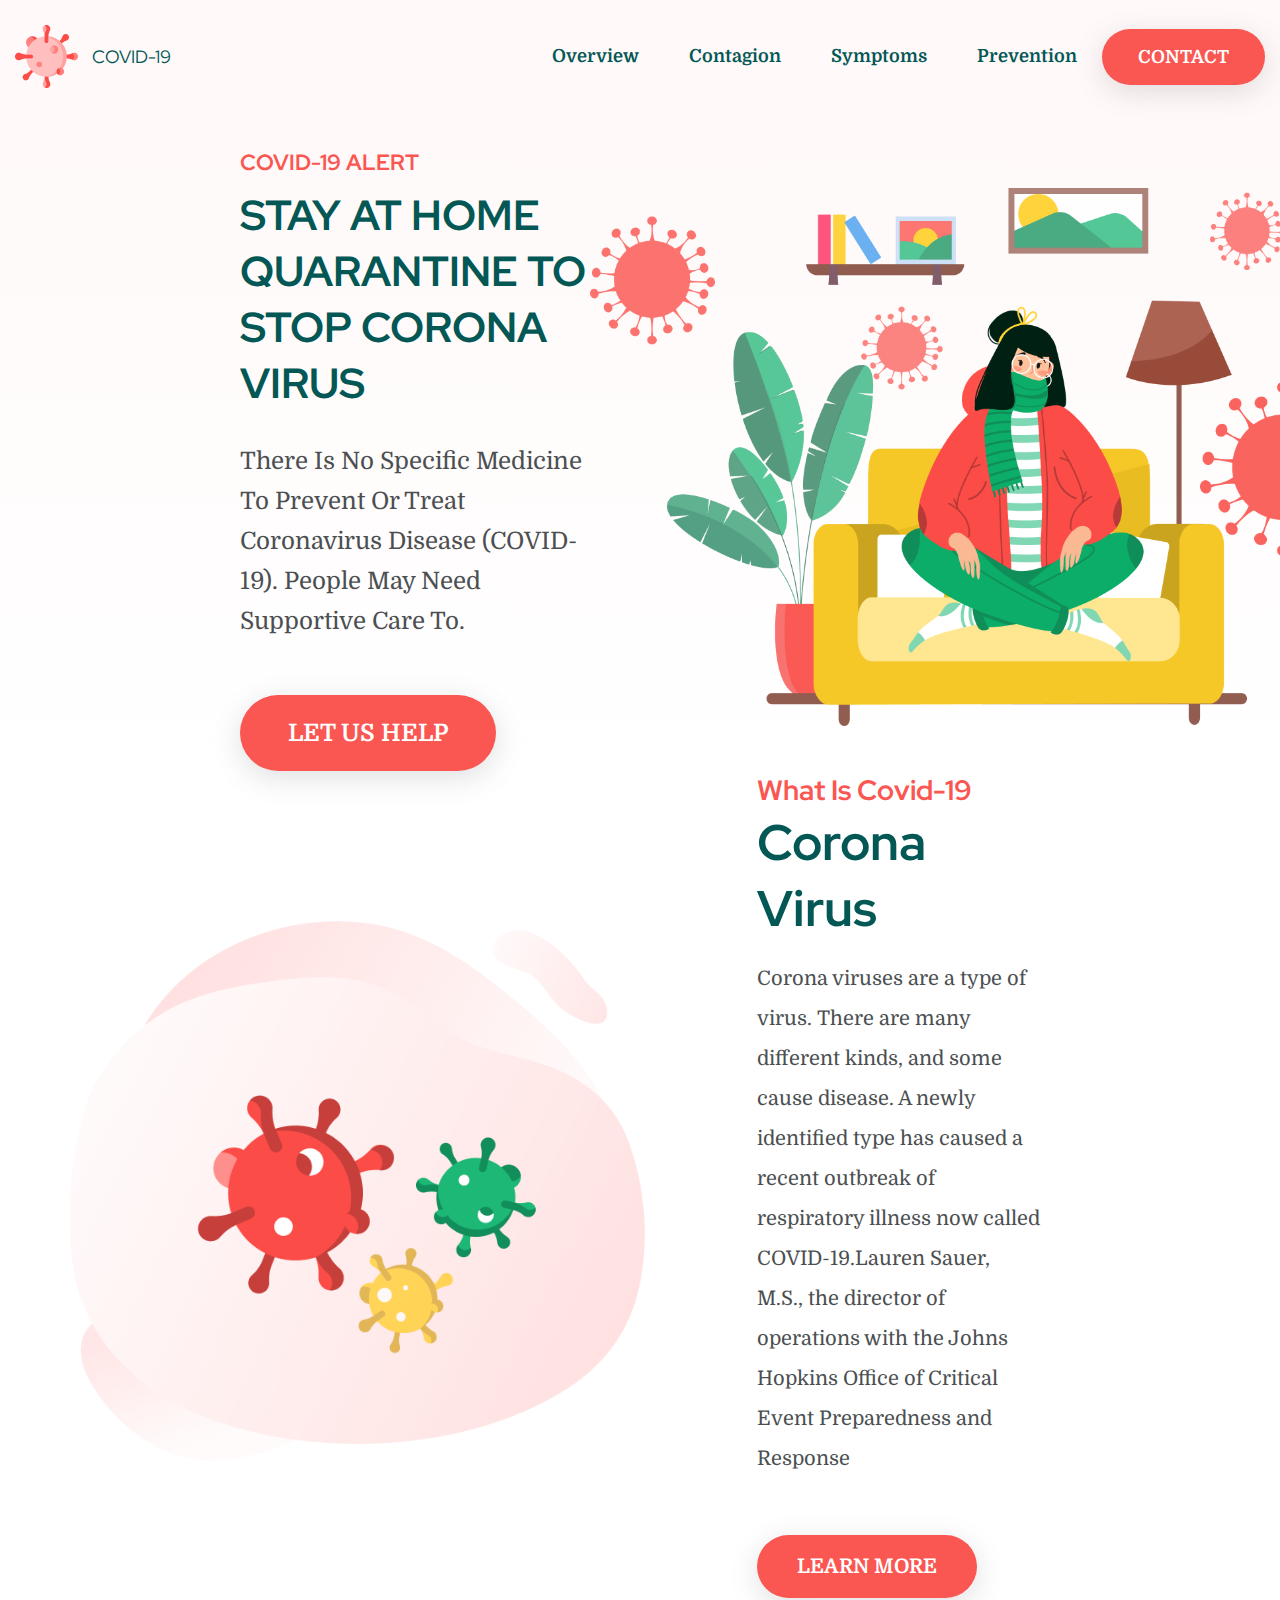
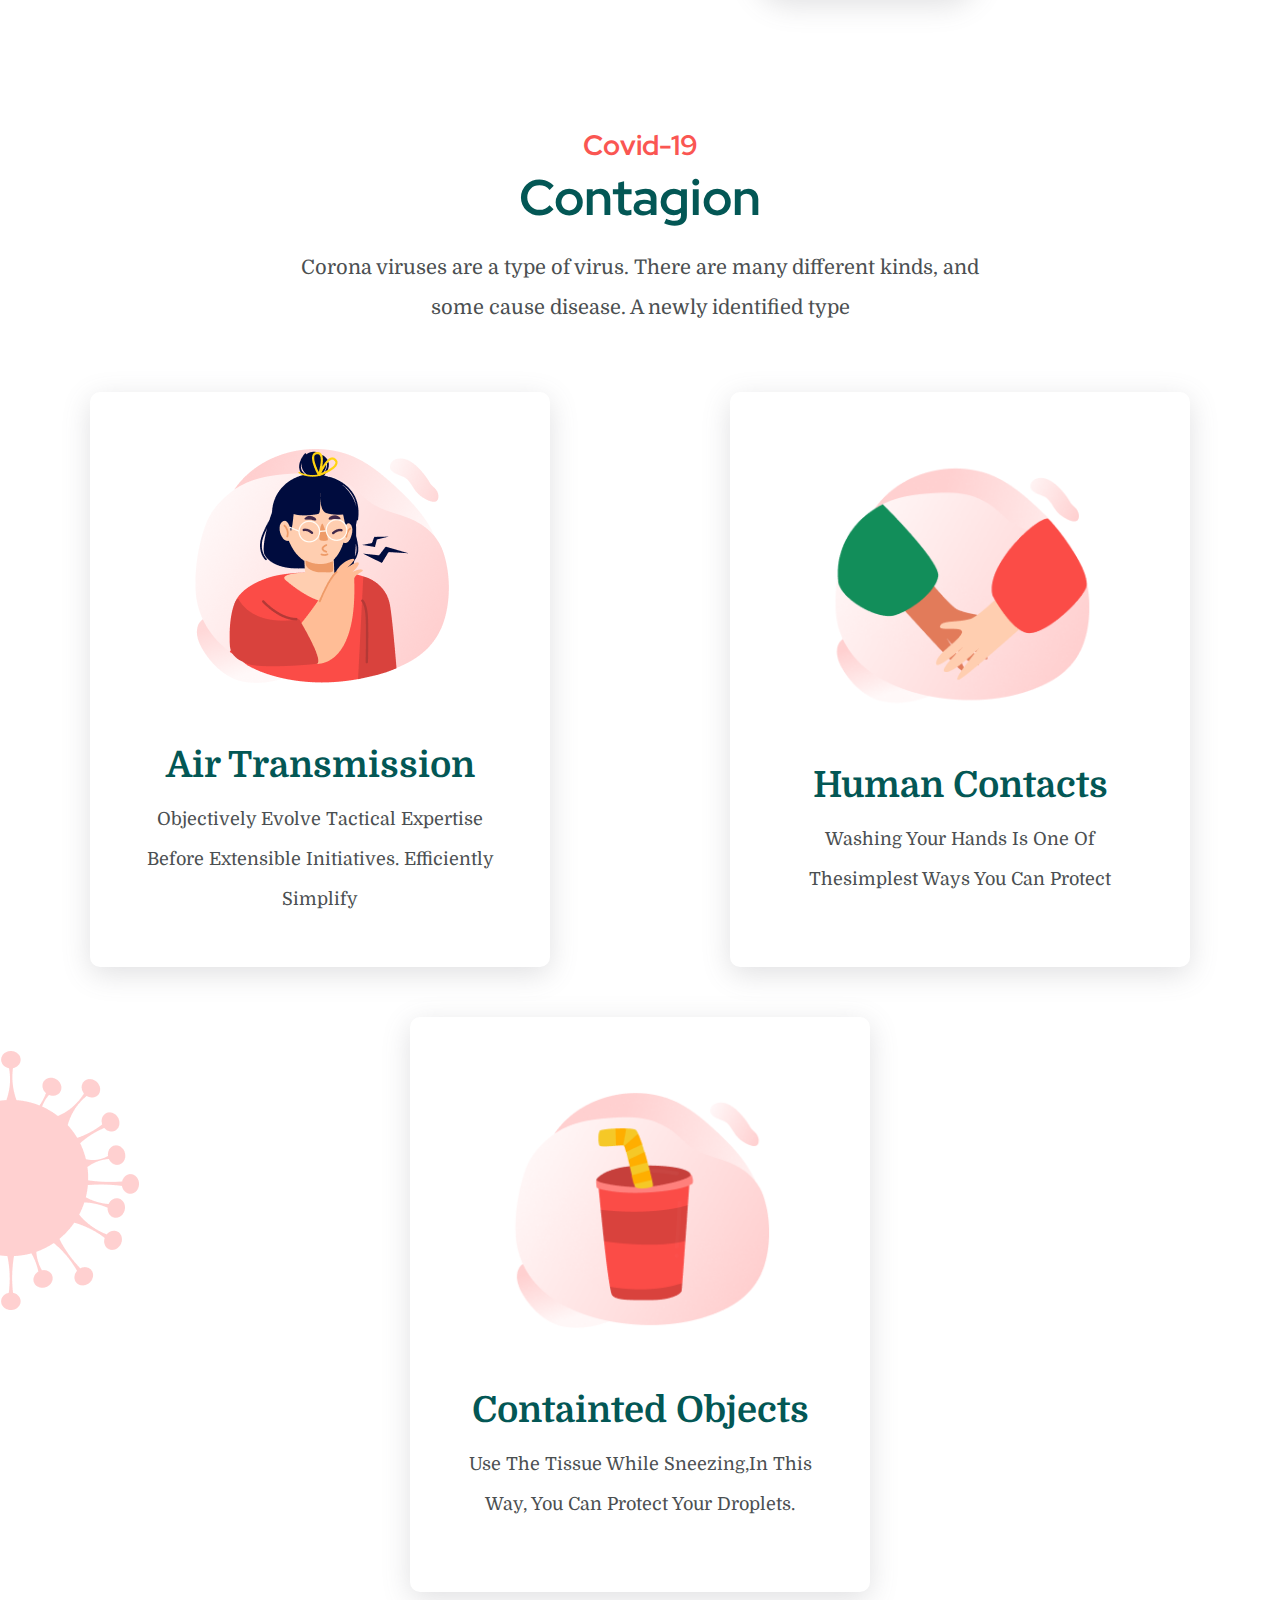
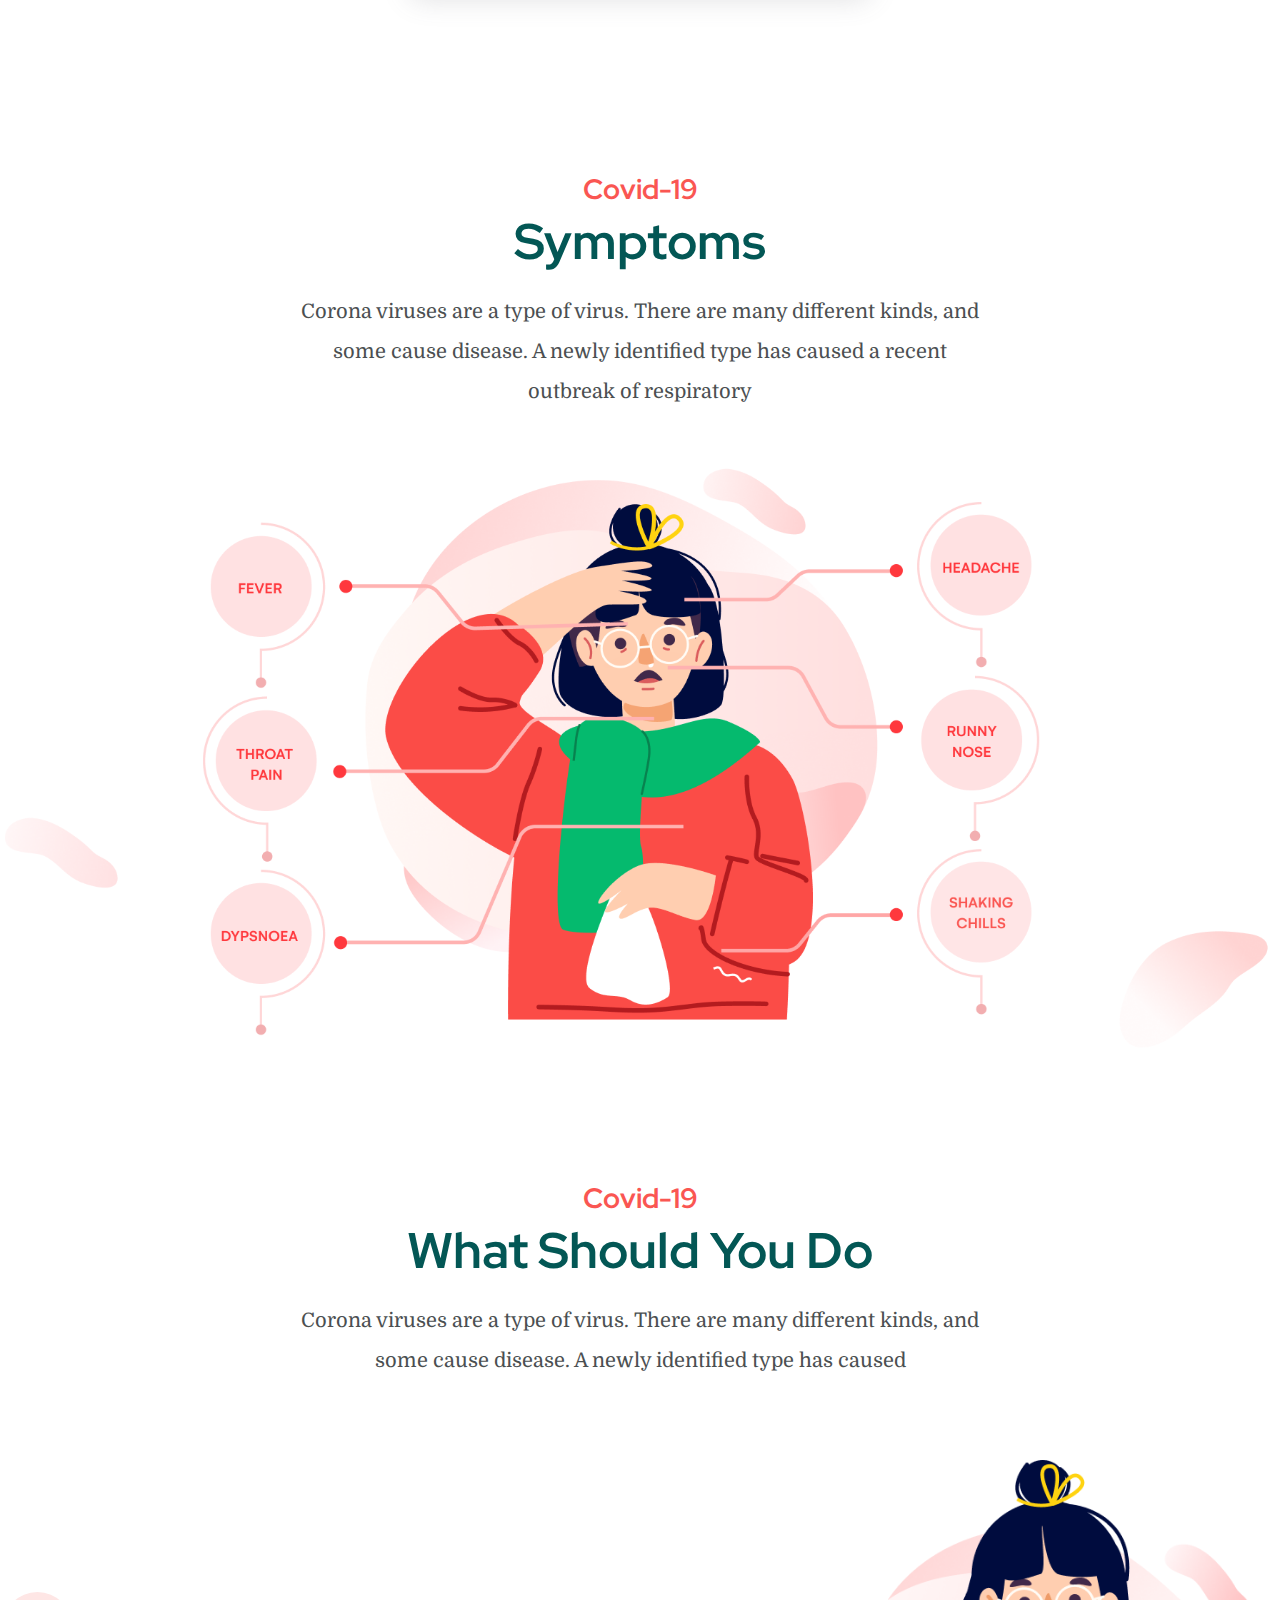
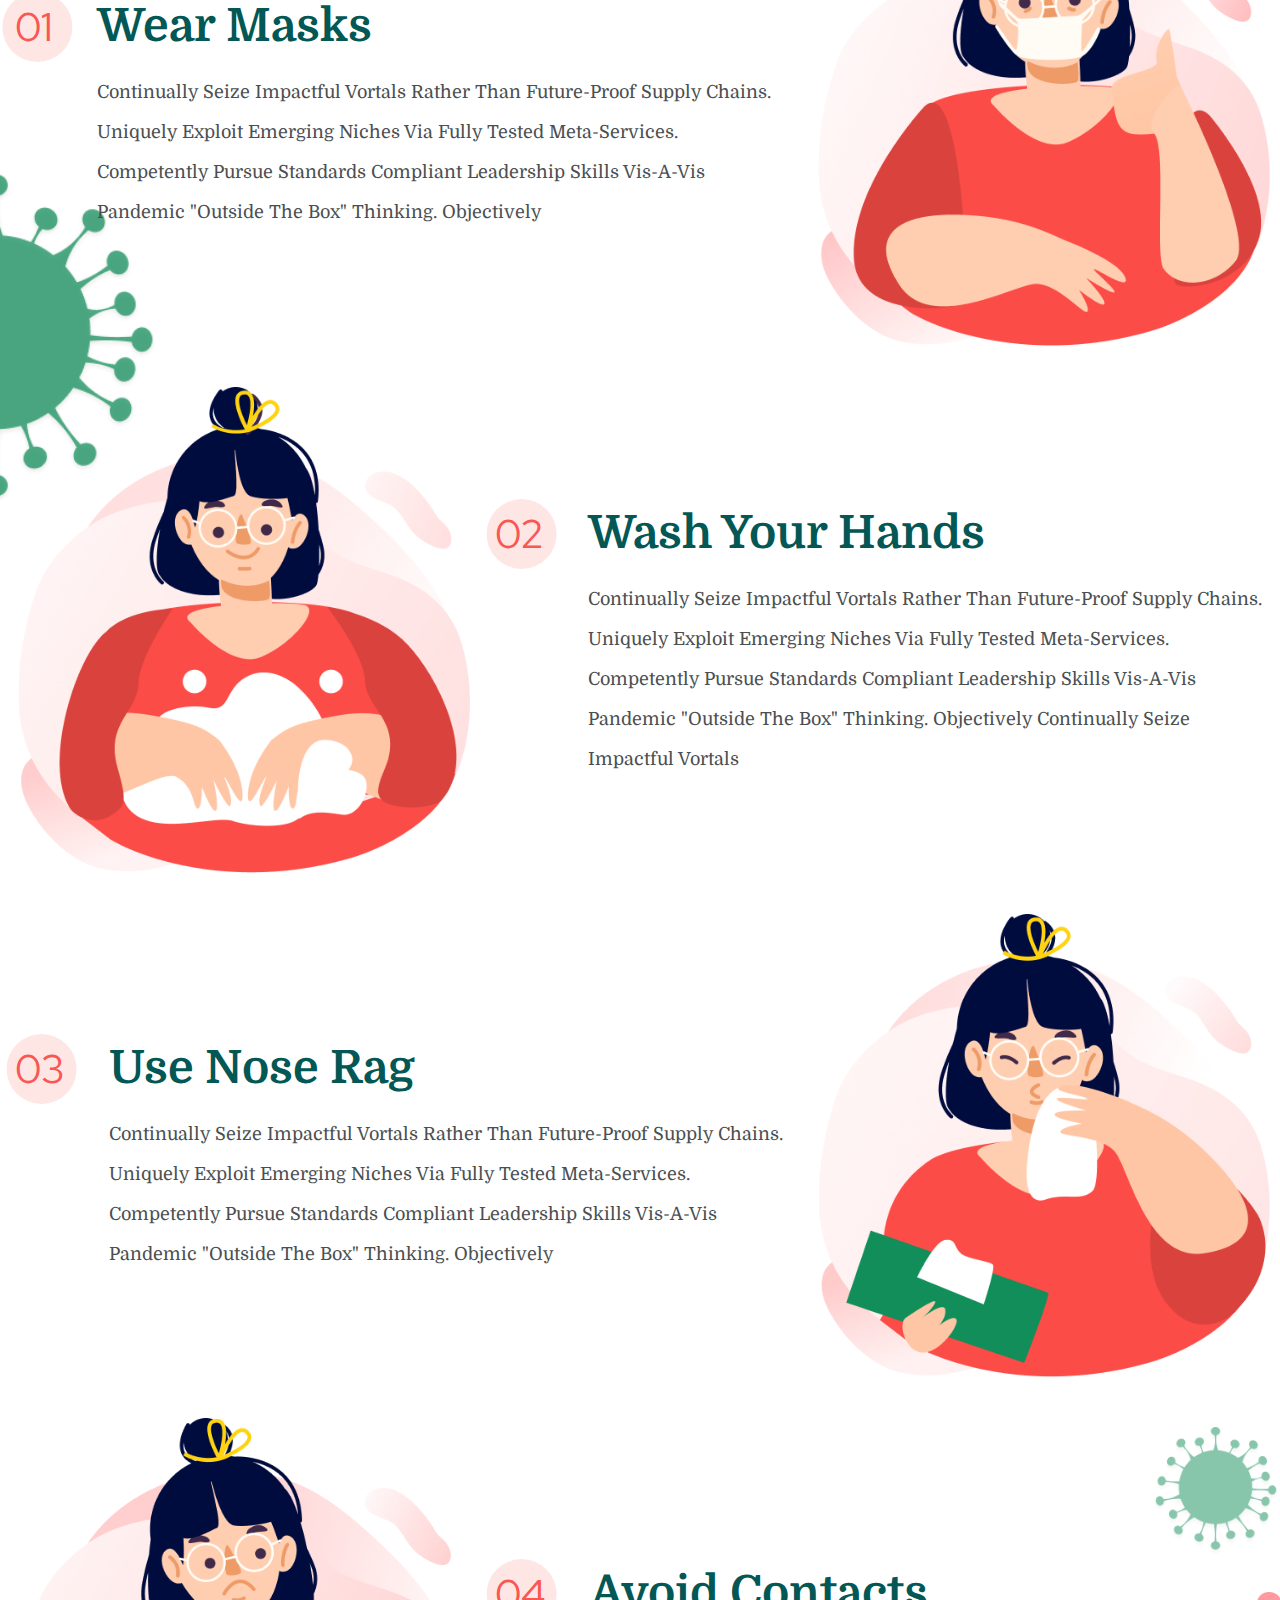
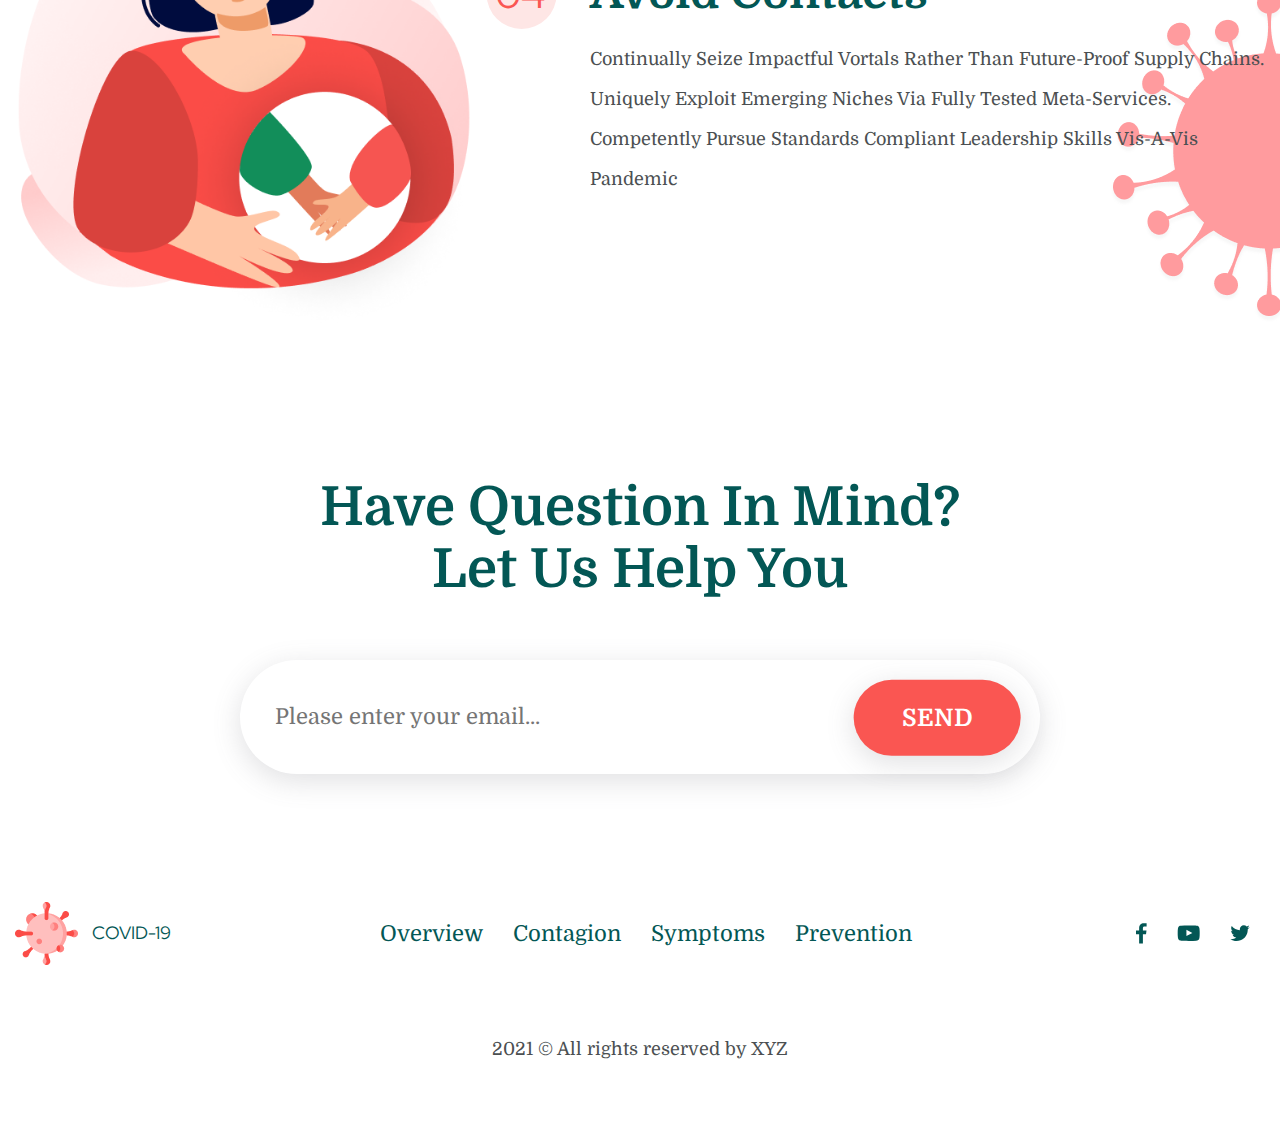
==== Landing Page/index.html @ 96bcf99b "created covid-19 landing page" ====
<html lang="en">
  <head>
    <meta charset="UTF-8" />
    <meta http-equiv="X-UA-Compatible" content="IE=edge" />
    <meta name="viewport" content="width=device-width, initial-scale=1.0" />
    <!-- Font -->
    <link rel="preconnect" href="https://fonts.googleapis.com" />
    <link rel="preconnect" href="https://fonts.gstatic.com" crossorigin />
    <link
      href="https://fonts.googleapis.com/css2?family=Domine:wght@400;700&family=Red+Hat+Display:wght@700&display=swap"
      rel="stylesheet"
    />
    <!-- Main Style -->
    <link rel="stylesheet" href="./css/main.css" />
    <title>Covid Landing Page</title>
  </head>
  <body>
    <!-- Overlay -->
    <section id="overlay"></section>
    <!-- Header -->
    <header class="container">
      <div class="wrapper">
        <nav class="navbar">
          <!-- logo -->
          <div class="navbar__logo">
            <img src="./img/logo.png" alt="logo" />
            <p>covid-19</p>
          </div>
          <!-- links -->
          <ul class="navbar__links">
            <li class="navbar__link"><a href="#banner">overview</a></li>
            <li class="navbar__link"><a href="#contagion">contagion</a></li>
            <li class="navbar__link"><a href="#symptoms">symptoms</a></li>
            <li class="navbar__link"><a href="#todo">prevention</a></li>
            <a href="#contact"><button class="navbar__btn">contact</button></a>
          </ul>
          <!-- icon -->
          <div class="navbar__ham">
            <div class="navbar__icon"></div>
          </div>
        </nav>
      </div>
    </header>
    <!-- Banner -->
    <section id="banner">
      <div class="container">
        <div class="banner__img">
          <img
            src="./img/banner.png"
            alt="girl sitting on couch illustration"
          />
        </div>
        <div class="banner__desc">
          <h4 class="banner__tag">covid-19 alert</h4>
          <h1 class="banner__title">
            stay at home quarantine to stop corona virus
          </h1>
          <p class="banner__detail">
            There is no specific medicine to prevent or treat coronavirus
            disease (COVID-19). People may need supportive care to.
          </p>
          <div class="banner__btn">
            <a href="#contact"><button>let us help</button></a>
          </div>
        </div>
      </div>
    </section>
    <!-- What Is -->
    <section id="whatis">
      <div class="container">
        <div class="whatis__img">
          <img src="./img/whatis-img.png" alt="virus illustration" />
        </div>
        <div class="whatis__desc">
          <h4 class="section__tag">what is covid-19</h4>
          <h3 class="section__title">corona virus</h3>
          <p class="section__detail">
            Corona viruses are a type of virus. There are many different kinds,
            and some cause disease. A newly identified type has caused a recent
            outbreak of respiratory illness now called COVID-19.Lauren Sauer,
            M.S., the director of operations with the Johns Hopkins Office of
            Critical Event Preparedness and Response
          </p>
          <div class="whatis__btn">
            <a href="#symptoms"><button>learn more</button></a>
          </div>
        </div>
      </div>
    </section>
    <!-- Contagion -->
    <section id="contagion" class="pt">
      <div class="container">
        <div class="wrapper">
          <div class="section__heading">
            <h4 class="section__tag">covid-19</h4>
            <h3 class="section__title">contagion</h3>
            <p class="section__detail">
              Corona viruses are a type of virus. There are many different
              kinds, and some cause disease. A newly identified type
            </p>
          </div>
          <div class="contagion__cards">
            <!-- card 1 -->
            <div class="contagion__card">
              <img src="./img/cont-1.png" alt="girl coughing illustration" />
              <h2>air transmission</h2>
              <p>
                Objectively evolve tactical expertise before extensible
                initiatives. Efficiently simplify
              </p>
            </div>
            <!-- card 2 -->
            <div class="contagion__card">
              <img src="./img/cont-2.png" alt="holding hands illustration" />
              <h2>human contacts</h2>
              <p>
                Washing your hands is one of thesimplest ways you can protect
              </p>
            </div>
            <!-- card 3 -->
            <div class="contagion__card">
              <img src="./img/cont-3.png" alt="cup illustration" />
              <h2>containted objects</h2>
              <p>
                Use the tissue while sneezing,In this way, you can protect your
                droplets.
              </p>
            </div>
          </div>
        </div>
      </div>
    </section>
    <!-- Symptoms -->
    <section id="symptoms" class="pt">
      <div class="container">
        <div class="wrapper">
          <div class="section__heading">
            <h4 class="section__tag">covid-19</h4>
            <h3 class="section__title">symptoms</h3>
            <p class="section__detail">
              Corona viruses are a type of virus. There are many different
              kinds, and some cause disease. A newly identified type has caused
              a recent outbreak of respiratory
            </p>
          </div>
          <div class="symptoms__img">
            <img src="./img/symp-img.png" alt="female character illustration" />
          </div>
        </div>
      </div>
    </section>
    <!-- Todo -->
    <section id="todo" class="pt">
      <div class="container">
        <div class="todo__dec-1">
          <img src="./img/todo-dec-l.png" alt="virus illustration" />
        </div>
        <div class="todo__dec-2">
          <img src="./img/todo-dec-rs.png" alt="virus illustration" />
        </div>
        <div class="todo__dec-3">
          <img src="./img/todo-dec-rb.png" alt="virus illustration" />
        </div>
        <div class="wrapper">
          <div class="section__heading">
            <h4 class="section__tag">covid-19</h4>
            <h3 class="section__title">what should you do</h3>
            <p class="section__detail">
              Corona viruses are a type of virus. There are many different
              kinds, and some cause disease. A newly identified type has caused
            </p>
          </div>
          <div class="todo__steps">
            <!-- step 1 -->
            <div class="todo__step">
              <div class="todo__step-desc center">
                <span
                  >01
                  <div class="ml">
                    <h5>wear masks</h5>
                    <p>
                      Continually seize impactful vortals rather than
                      future-proof supply chains. Uniquely exploit emerging
                      niches via fully tested meta-services. Competently pursue
                      standards compliant leadership skills vis-a-vis pandemic
                      "outside the box" thinking. Objectively
                    </p>
                  </div>
                </span>
              </div>
              <div class="todo__step-img">
                <img
                  src="./img/todo-img-1.png"
                  alt="female character illustration"
                />
              </div>
            </div>
            <!-- step 2 -->
            <div class="todo__step">
              <div class="todo__step-desc">
                <span
                  >02
                  <div class="ml">
                    <h5>wash your hands</h5>
                    <p>
                      Continually seize impactful vortals rather than
                      future-proof supply chains. Uniquely exploit emerging
                      niches via fully tested meta-services. Competently pursue
                      standards compliant leadership skills vis-a-vis pandemic
                      "outside the box" thinking. Objectively Continually seize
                      impactful vortals
                    </p>
                  </div>
                </span>
              </div>
              <div class="todo__step-img">
                <img
                  src="./img/todo-img-2.png"
                  alt="female character illustration"
                />
              </div>
            </div>
            <!-- step 3 -->
            <div class="todo__step">
              <div class="todo__step-desc">
                <span
                  >03
                  <div class="ml">
                    <h5>use nose rag</h5>
                    <p>
                      Continually seize impactful vortals rather than
                      future-proof supply chains. Uniquely exploit emerging
                      niches via fully tested meta-services. Competently pursue
                      standards compliant leadership skills vis-a-vis pandemic
                      "outside the box" thinking. Objectively
                    </p>
                  </div></span
                >
              </div>
              <div class="todo__step-img">
                <img
                  src="./img/todo-img-3.png"
                  alt="female character illustration"
                />
              </div>
            </div>
            <!-- step 4 -->
            <div class="todo__step">
              <div class="todo__step-desc">
                <span
                  >04
                  <div class="ml">
                    <h5>avoid contacts</h5>
                    <p>
                      Continually seize impactful vortals rather than
                      future-proof supply chains. Uniquely exploit emerging
                      niches via fully tested meta-services. Competently pursue
                      standards compliant leadership skills vis-a-vis pandemic
                    </p>
                  </div></span
                >
              </div>
              <div class="todo__step-img">
                <img
                  src="./img/todo-img-4.png"
                  alt="female character illustration"
                />
              </div>
            </div>
          </div>
        </div>
      </div>
    </section>
    <!-- Contact -->
    <section id="contact" class="pt">
      <div class="container">
        <div class="wrapper">
          <div class="contact__title">
            <h1>Have Question in mind? Let us help you</h1>
          </div>
          <form class="contact__form">
            <input type="text" placeholder="Please enter your email..." />
            <button>send</button>
          </form>
        </div>
      </div>
    </section>
    <!-- Footer -->
    <footer class="pt">
      <div class="container">
        <div class="wrapper">
          <div class="footer__top">
            <!-- logo -->
            <div class="navbar__logo">
              <img src="./img/logo.png" alt="logo" />
              <p>covid-19</p>
            </div>
            <!-- links -->
            <ul class="footer__links">
              <li class="footer__link"><a href="#banner">overview</a></li>
              <li class="footer__link"><a href="#contagion">contagion</a></li>
              <li class="footer__link"><a href="#symptoms">symptoms</a></li>
              <li class="footer__link"><a href="#todo">prevention</a></li>
            </ul>
            <!-- socials -->
            <div class="footer__socials">
              <!-- fb -->
              <a href="#">
                <svg
                  width="11"
                  height="21"
                  viewBox="0 0 11 21"
                  xmlns="http://www.w3.org/2000/svg"
                >
                  <g fill="currentColor">
                    <path
                      d="M10.6162 0.290178V3.53125H8.68876C7.98489 3.53125 7.51018 3.67857 7.26465 3.97321C7.01911 4.26786 6.89634 4.70982 6.89634 5.29911V7.61942H10.4934L10.0146 11.2533H6.89634V20.5714H3.13965V11.2533H0.00906814V7.61942H3.13965V4.94308C3.13965 3.42076 3.56524 2.24219 4.41643 1.40737C5.26762 0.564359 6.40118 0.142856 7.8171 0.142856C9.02023 0.142856 9.95326 0.191963 10.6162 0.290178Z"
                    />
                  </g>
                </svg>
              </a>
              <!-- yt -->
              <a href="#">
                <svg
                  width="23"
                  height="16"
                  viewBox="0 0 23 16"
                  xmlns="http://www.w3.org/2000/svg"
                >
                  <g fill="currentColor">
                    <path
                      d="M9.42386 10.9911L15.3658 7.92187L9.42386 4.81585V10.9911ZM11.6951 0.408482C13.0701 0.408482 14.396 0.428943 15.6727 0.469865C16.9577 0.502603 17.8989 0.539434 18.4964 0.580357L19.3926 0.629464C19.4008 0.629464 19.4704 0.637648 19.6013 0.654017C19.7323 0.662202 19.8264 0.674479 19.8837 0.690847C19.941 0.699032 20.0351 0.715401 20.1661 0.739954C20.3052 0.764508 20.4239 0.797246 20.5221 0.838169C20.6203 0.879092 20.7349 0.932291 20.8658 0.997767C20.9968 1.06324 21.1236 1.14509 21.2464 1.2433C21.3692 1.33333 21.4879 1.43973 21.6024 1.5625C21.6515 1.61161 21.7129 1.68936 21.7866 1.79576C21.8684 1.89397 21.9871 2.13132 22.1426 2.50781C22.3063 2.8843 22.4168 3.29762 22.4741 3.74777C22.5396 4.27158 22.5887 4.83222 22.6214 5.42969C22.6623 6.01897 22.6869 6.4814 22.6951 6.81696V7.30804V8.97768C22.7033 10.1644 22.6296 11.3512 22.4741 12.5379C22.4168 12.9881 22.3145 13.3973 22.1672 13.7656C22.0198 14.1257 21.8889 14.3754 21.7743 14.5145L21.6024 14.7232C21.4879 14.846 21.3692 14.9565 21.2464 15.0547C21.1236 15.1447 20.9968 15.2225 20.8658 15.2879C20.7349 15.3452 20.6203 15.3943 20.5221 15.4353C20.4239 15.4762 20.3052 15.5089 20.1661 15.5335C20.0351 15.558 19.9369 15.5785 19.8714 15.5949C19.8141 15.6031 19.72 15.6153 19.589 15.6317C19.4663 15.6399 19.4008 15.644 19.3926 15.644C17.3383 15.7995 14.7724 15.8772 11.6951 15.8772C10.0009 15.8609 8.52766 15.8363 7.27543 15.8036C6.03138 15.7626 5.21293 15.7299 4.82007 15.7054L4.21851 15.6562L3.77654 15.6071C3.4819 15.5662 3.25682 15.5253 3.10132 15.4844C2.954 15.4435 2.74529 15.3575 2.4752 15.2266C2.2133 15.0956 1.98413 14.9278 1.7877 14.7232C1.7386 14.6741 1.67312 14.6004 1.59127 14.5022C1.51761 14.3958 1.39894 14.1544 1.23525 13.7779C1.07974 13.4014 0.973342 12.9881 0.916051 12.5379C0.850574 12.0141 0.797375 11.4576 0.756452 10.8683C0.723714 10.2708 0.703253 9.80432 0.695068 9.46875V8.97768V7.30804C0.686884 6.12128 0.760545 4.93452 0.916051 3.74777C0.973342 3.29762 1.07565 2.89248 1.22297 2.53237C1.37029 2.16406 1.50124 1.91034 1.61583 1.7712L1.7877 1.5625C1.90229 1.43973 2.02096 1.33333 2.14373 1.2433C2.2665 1.14509 2.39336 1.06324 2.52431 0.997767C2.65526 0.932291 2.76985 0.879092 2.86806 0.838169C2.96627 0.797246 3.08086 0.764508 3.21181 0.739954C3.35095 0.715401 3.44916 0.699032 3.50645 0.690847C3.56374 0.674479 3.65787 0.662202 3.78882 0.654017C3.91977 0.637648 3.98934 0.629464 3.99752 0.629464C6.05184 0.482143 8.61769 0.408482 11.6951 0.408482Z"
                    />
                  </g>
                </svg>
              </a>
              <!-- twitter -->
              <a href="#">
                <svg
                  width="20"
                  height="16"
                  viewBox="0 0 20 16"
                  xmlns="http://www.w3.org/2000/svg"
                >
                  <g fill="currentColor">
                    <path
                      d="M19.7348 2.15178C19.1865 2.95387 18.5235 3.63728 17.746 4.20201C17.7542 4.31659 17.7583 4.48847 17.7583 4.71763C17.7583 5.78162 17.6028 6.84561 17.2917 7.9096C16.9807 8.9654 16.506 9.98028 15.8676 10.9542C15.2374 11.9282 14.4845 12.7917 13.6087 13.5446C12.733 14.2894 11.6772 14.8869 10.4413 15.3371C9.20544 15.779 7.88364 16 6.4759 16C4.25789 16 2.22813 15.4066 0.386614 14.2199C0.673073 14.2526 0.992269 14.269 1.3442 14.269C3.18572 14.269 4.82672 13.7042 6.26719 12.5748C5.40782 12.5584 4.63847 12.2965 3.95916 11.7891C3.27984 11.2734 2.81333 10.6187 2.55961 9.82478C2.82969 9.8657 3.07932 9.88616 3.30849 9.88616C3.66042 9.88616 4.00827 9.84115 4.35202 9.75112C3.43535 9.56287 2.67419 9.10863 2.06853 8.38839C1.47106 7.65997 1.17233 6.81696 1.17233 5.85937V5.81027C1.72888 6.12128 2.32635 6.28906 2.96474 6.31362C2.42456 5.9535 1.99487 5.48289 1.67568 4.90178C1.35648 4.32068 1.19688 3.69048 1.19688 3.01116C1.19688 2.29092 1.37694 1.62388 1.73706 1.01004C2.72739 2.22954 3.93051 3.20759 5.34644 3.9442C6.77054 4.67262 8.29286 5.07775 9.9134 5.1596C9.84792 4.84859 9.81519 4.54576 9.81519 4.25112C9.81519 3.15439 10.1999 2.22135 10.9692 1.45201C11.7467 0.674479 12.6839 0.285714 13.7806 0.285714C14.9264 0.285714 15.8922 0.703125 16.6779 1.53795C17.57 1.36607 18.4089 1.04687 19.1947 0.580357C18.8918 1.52158 18.3107 2.25 17.4513 2.76562C18.2125 2.68378 18.9737 2.47917 19.7348 2.15178Z"
                    />
                  </g>
                </svg>
              </a>
            </div>
          </div>
          <div class="footer__bottom">
            <p>2021 &copy; All rights reserved by XYZ</p>
          </div>
        </div>
      </div>
    </footer>
    <script src="./js/main.js"></script>
  </body>
</html>
---- Landing Page/css/main.css ----
/* Global ========== */

*,
*:before,
*:after {
  margin: 0;
  padding: 0;
  box-sizing: border-box;
}

html {
  scroll-behavior: smooth;
}

img {
  max-width: 100%;
  width: 100%;
}

.container {
  max-width: 1920px;
  width: 100%;
  margin: 0 auto;
}

.wrapper {
  max-width: 1440px;
  width: 100%;
  margin: 0 auto;
}

button {
  font-family: "Domine", serif;
  font-weight: bold;
  text-transform: uppercase;
  color: #fff;
  background-color: var(--orange);
  padding: 1em 2em;
  border: none;
  border-radius: 100px;
  cursor: pointer;
  box-shadow: var(--shadow);
  transition: var(--smooth);
}

button:hover {
  color: var(--light-pink);
  background-color: var(--sky-blue);
}

p {
  line-height: 40px;
}

.pt {
  padding-top: 10%;
}

.section__heading {
  text-align: center;
  padding: 0 15px;
}

.section__tag {
  font-size: 1.75rem;
  font-family: "Red Hat Display", serif;
  text-transform: capitalize;
  color: var(--orange);
}

.section__title {
  font-size: 3.125rem;
  font-family: "Red Hat Display", serif;
  text-transform: capitalize;
  color: var(--green);
  margin-bottom: 18px;
}

.section__detail {
  font-size: 1.25rem;
  font-family: "Domine";
  color: var(--gray);
  max-width: 700px;
  margin: 0 auto;
}
:root {
  --orange: #fa5652;
  --green: #035755;
  --gray: #4b4f51;
  --pink: #fee6e5;
  --light-pink: #fff9f9;
  --sky-blue: #1e87f7;
  --black: #000
  --smooth: all 0.3s ease-in;
  --shadow: 0 7px 29px 0 rgba(100, 100, 111, 0.2);
}

/* Header ========== */
header {
  background-color: var(--light-pink);
}

.navbar {
  display: flex;
  justify-content: space-between;
  align-items: center;
  padding: 25px 15px 55px 15px;
  background-color: var(--light-pink);
}

/* logo */
.navbar__logo {
  display: flex;
  align-items: center;
}

.navbar__logo img {
  width: 63px;
}

.navbar__logo p {
  font-family: "Red Hat Display", serif;
  font-size: 1.125rem;
  text-transform: uppercase;
  color: var(--green);
  margin-left: 14px;
}

/* menu */
.navbar__links {
  position: fixed;
  top: 0;
  left: 0;
  width: 60%;
  height: 100%;
  transform: translateX(-100%);
  background-color: var(--orange);
  opacity: 0;
  z-index: 5;
  transition: var(--smooth);
}

.navbar__links.navbar__open {
  transform: translateX(0);
  opacity: 1;
  transition: var(--smooth);
}

.navbar__link {
  font-size: 1.125rem;
  font-weight: 700;
  margin: 55px;
  list-style: none;
}

.navbar__link a {
  font-family: "Domine", serif;
  color: #fff;
  text-decoration: none;
  text-transform: capitalize;
  transition: var(--smooth);
}

.navbar__link a:hover {
  color: var(--green);
  transition: var(--smooth);
}

.navbar__btn {
  font-size: 1.125rem;
  margin-left: 35px;
  border: 2px solid var(--pink);
}

/* icon */
.navbar__ham {
  display: flex;
  justify-content: center;
  align-items: center;
  width: 80px;
  height: 80px;
  cursor: pointer;
  transition: var(--smooth);
  z-index: 6;
}

.navbar__icon {
  width: 45px;
  height: 6px;
  background-color: var(--orange);
  border-radius: 6px;
  transition: var(--smooth);
  position: relative;
}

.navbar__icon::before,
.navbar__icon::after {
  content: "";
  position: absolute;
  width: 45px;
  height: 6px;
  background-color: var(--orange);
  border-radius: 6px;
  transition: var(--smooth);
}

.navbar__icon::before {
  transform: translateY(-12px);
}

.navbar__icon::after {
  transform: translateY(12px);
}

/* icon animation */
.open .navbar__icon {
  transform: translateX(-50px);
  background: transparent;
}

.open .navbar__icon::before {
  transform: rotate(45deg) translate(35px, -35px);
}

.open .navbar__icon::after {
  transform: rotate(-45deg) translate(35px, 35px);
}

@media (min-width: 62em) {
  .navbar__links {
    position: initial;
    transform: translateX(0);
    opacity: 1;
    background-color: var(--light-pink);
    display: flex;
    justify-content: flex-end;
    align-items: center;
  }
  .navbar__link {
    margin: 0 25px;
  }
  .navbar__link a {
    color: var(--green);
  }
  .navbar__link a:hover {
    color: var(--orange);
  }
  .navbar__btn {
    margin-left: 0;
    border: none;
  }
  .navbar__ham {
    display: none;
  }
}

/* Banner ========== */
#banner .container {
  background-image: linear-gradient(to bottom, var(--light-pink), #fff);
}

.banner__desc {
  display: flex;
  flex-direction: column;
  text-align: center;
  padding: 0 10px;
}

.banner__tag {
  font-size: 1.375rem;
  font-weight: bold;
  font-family: "Red Hat Display", serif;
  color: var(--orange);
  text-transform: uppercase;
  padding: 5px 0;
}

.banner__title {
  font-size: 2.625rem;
  font-weight: bold;
  font-family: "Red Hat Display", serif;
  color: var(--green);
  text-transform: uppercase;
  padding: 5px 0;
}

.banner__detail {
  font-size: 1.5rem;
  font-family: "Domine";
  color: var(--gray);
  text-transform: capitalize;
  margin-top: 25px;
}

.banner__btn {
  margin-top: 54px;
}

.banner__btn button {
  font-size: 1.5rem;
}

@media (min-width: 62em) {
  #banner .container {
    display: flex;
    justify-content: space-between;
    align-items: center;
  }
  .banner__img {
    order: 2;
  }
  .banner__desc {
    order: 1;
    text-align: initial;
    width: 60%;
    padding: 0 0 0 240px;
  }
  .banner__detail {
    max-width: 800px;
    width: 100%;
  }
}

/* What is ========== */
#whatis .container {
  position: relative;
}

.whatis__desc {
  text-align: center;
  padding: 0 15px;
}
/* Global ========== */

*,
*:before,
*:after {
  margin: 0;
  padding: 0;
  box-sizing: border-box;
}

html {
  scroll-behavior: smooth;
}

img {
  max-width: 100%;
  width: 100%;
}

.container {
  max-width: 1920px;
  width: 100%;
  margin: 0 auto;
}

.wrapper {
  max-width: 1440px;
  width: 100%;
  margin: 0 auto;
}

button {
  font-family: "Domine", serif;
  font-weight: bold;
  text-transform: uppercase;
  color: #fff;
  background-color: var(--orange);
  padding: 1em 2em;
  border: none;
  border-radius: 100px;
  cursor: pointer;
  box-shadow: var(--shadow);
  transition: var(--smooth);
}

button:hov er {
  color: var(--orange);
  background-color: var(--light-pink);
}

p {
  line-height: 40px;
}

.section__tag {
  font-size: 1.75rem;
  font-family: "Red Hat Display", serif;
  text-transform: capitalize;
  color: var(--orange);
}

.section__title {
  font-size: 3.125rem;
  font-family: "Red Hat Display", serif;
  text-transform: capitalize;
  color: var(--green);
  margin-bottom: 18px;
}

.section__detail {
  font-size: 1.25rem;
  font-family: "Domine";
  color: var(--gray);
  max-width: 700px;
  margin: 0 auto;
}
:root {
  --orange: #fa5652;
  --green: #035755;
  --gray: #4b4f51;
  --pink: #fee6e5;
  --light-pink: #fff9f9;
  --smooth: all 0.3s ease-in;
  --shadow: 0 7px 29px 0 rgba(100, 100, 111, 0.2);
}

/* Header ========== */
header {
  background-color: var(--light-pink);
}

.navbar {
  display: flex;
  justify-content: space-between;
  align-items: center;
  padding: 25px 15px 55px 15px;
  background-color: var(--light-pink);
}

/* logo */
.navbar__logo {
  display: flex;
  align-items: center;
}

.navbar__logo img {
  width: 63px;
}

.navbar__logo p {
  font-family: "Red Hat Display", serif;
  font-size: 1.125rem;
  text-transform: uppercase;
  color: var(--green);
  margin-left: 14px;
}

/* menu */
.navbar__links {
  position: fixed;
  top: 0;
  left: 0;
  width: 60%;
  height: 100%;
  transform: translateX(-100%);
  background-color: var(--orange);
  opacity: 0;
  z-index: 5;
  transition: var(--smooth);
}

.navbar__links.navbar__open {
  transform: translateX(0);
  opacity: 1;
  transition: var(--smooth);
}

.navbar__link {
  font-size: 1.125rem;
  margin: 55px;
  list-style: none;
}

.navbar__link a {
  font-family: "Domine", serif;
  color: #fff;
  text-decoration: none;
  text-transform: capitalize;
  transition: var(--smooth);
}

.navbar__link a:hover {
  color: var(--green);
  transition: var(--smooth);
}

.navbar__btn {
  font-size: 1.125rem;
  margin-left: 35px;
  border: 2px solid var(--pink);
}

/* icon */
.navbar__ham {
  display: flex;
  justify-content: center;
  align-items: center;
  width: 80px;
  height: 80px;
  cursor: pointer;
  transition: var(--smooth);
  z-index: 6;
}

.navbar__icon {
  width: 45px;
  height: 6px;
  background-color: var(--orange);
  border-radius: 6px;
  transition: var(--smooth);
  position: relative;
}

.navbar__icon::before,
.navbar__icon::after {
  content: "";
  position: absolute;
  width: 45px;
  height: 6px;
  background-color: var(--orange);
  border-radius: 6px;
  transition: var(--smooth);
}

.navbar__icon::before {
  transform: translateY(-12px);
}

.navbar__icon::after {
  transform: translateY(12px);
}

/* icon animation */
.open .navbar__icon {
  transform: translateX(-50px);
  background: transparent;
}

.open .navbar__icon::before {
  transform: rotate(45deg) translate(35px, -35px);
}

.open .navbar__icon::after {
  transform: rotate(-45deg) translate(35px, 35px);
}

@media (min-width: 62em) {
  .navbar__links {
    position: initial;
    transform: translateX(0);
    opacity: 1;
    background-color: var(--light-pink);
    display: flex;
    justify-content: flex-end;
    align-items: center;
  }
  .navbar__link {
    margin: 0 25px;
  }
  .navbar__link a {
    color: var(--green);
  }
  .navbar__link a:hover {
    color: var(--orange);
  }
  .navbar__btn {
    margin-left: 0;
    border: none;
  }
  .navbar__ham {
    display: none;
  }
}

/* Banner ========== */
#banner .container {
  background-image: linear-gradient(to bottom, var(--light-pink), #fff);
}

.banner__desc {
  display: flex;
  flex-direction: column;
  text-align: center;
  padding: 0 10px;
}

.banner__tag {
  font-size: 1.375rem;
  font-weight: bold;
  font-family: "Red Hat Display", serif;
  color: var(--orange);
  text-transform: uppercase;
  padding: 5px 0;
}

.banner__title {
  font-size: 2.625rem;
  font-weight: bold;
  font-family: "Red Hat Display", serif;
  color: var(--green);
  text-transform: uppercase;
  padding: 5px 0;
}

.banner__detail {
  font-size: 1.5rem;
  font-family: "Domine";
  color: var(--gray);
  text-transform: capitalize;
  margin-top: 25px;
}

.banner__btn {
  margin-top: 54px;
}

.banner__btn button {
  font-size: 1.5rem;
}

@media (min-width: 62em) {
  #banner .container {
    display: flex;
    justify-content: space-between;
    align-items: center;
  }
  .banner__img {
    order: 2;
  }
  .banner__desc {
    order: 1;
    text-align: initial;
    width: 60%;
    padding: 0 0 0 240px;
  }
  .banner__detail {
    max-width: 800px;
    width: 100%;
  }
}

/* What is ========== */
#whatis .container {
  position: relative;
}

.whatis__desc {
  text-align: center;
  padding: 0 15px;
}

.whatis__btn {
  margin-top: 56px;
}

.whatis__btn button {
  font-size: 1.25rem;
}

@media (min-width: 62rem) {
  #whatis .container {
    display: flex;
    justify-content: space-between;
    align-items: center;
  }
  .whatis__desc {
    text-align: initial;
    padding: 0 240px 0 0;
    width: 45%;
  }
}

/* Contagion ========== */
.contagion__cards {
  padding-top: 5%;
  position: relative;
}

.contagion__card {
  position: relative;
  max-width: 460px;
  width: 90%;
  height: 575px;
  margin: 0 auto 50px auto;
  display: flex;
  flex-direction: column;
  justify-content: center;
  align-items: center;
  box-shadow: var(--shadow);
  border-radius: 10px;
  cursor: pointer;
  background: #fff;
  padding: 0 15px;
  transition: var(--smooth);
}

.contagion__card:before {
  content: "";
  position: absolute;
  bottom: 0;
  left: 50%;
  transform: translate(-50%, 0);
  width: 100%;
  height: 10px;
  background: transparent;
  border-end-start-radius: 10px;
  border-end-end-radius: 10px;
  transition: var(--smooth);
}

.contagion__card:hover:before {
  background: var(--orange);
  transition: var(--smooth);
}

.contagion__card img {
  max-width: 270px;
}

.contagion__card h2 {
  padding-top: 55px;
  font-size: 2.25rem;
  font-family: "Domine", serif;
  color: var(--green);
  text-transform: capitalize;
  text-align: center;
}

.contagion__card p {
  font-family: "Domine", serif;
  font-size: 1.125rem;
  color: var(--gray);
  text-align: center;
  text-transform: capitalize;
  max-width: 380px;
  margin: 0 auto;
  padding-top: 13px;
}

@media (min-width: 62rem) {
  .contagion__cards {
    display: flex;
    justify-content: space-between;
    flex-wrap: wrap;
  }
  .contagion__cards:before {
    content: "";
    position: absolute;
    bottom: -55%;
    left: -9%;
    width: 100%;
    height: 100%;
    background-image: url("../img/cont-dec.png");
    background-repeat: no-repeat;
  }
}

/* Todo ========== */
#todo .container {
  position: relative;
}

.todo__dec-1 {
  position: absolute;
  top: 25%;
  left: 0;
}

.todo__dec-1 img {
  width: 138px;
  display: none;
}

.todo__dec-2 {
  position: absolute;
  top: 78%;
  right: 0;
}

.todo__dec-2 img {
  width: 128px;
  display: none;
}

.todo__dec-3 {
  position: absolute;
  top: 85%;
  right: 0;
}

.todo__dec-1 img {
  width: 158px;
  display: none;
}

.todo__steps {
  padding-top: 5%;
}

.todo__step {
  display: flex;
  flex-direction: column;
}

.todo__step-desc {
  text-align: center;
  padding: 0 15px;
  order: 2;
  position: relative;
}

.todo__step-desc span {
  position: relative;
  font-family: "Red Hat Display", serif;
  font-size: 2.5rem;
  color: var(--orange);
}

.todo__step-desc span:before {
  content: "";
  background-color: var(--pink);
  position: absolute;
  width: 70px;
  height: 70px;
  z-index: -1;
  border-radius: 50%;
  transform: translate(-12%, -10%);
}

.todo__step-desc h5 {
  padding-top: 15px;
  font-size: 2.875rem;
  font-family: "Domine", serif;
  color: var(--green);
  text-transform: capitalize;
}

.todo__step-desc p {
  font-size: 1.125rem;
  font-family: "Domine", serif;
  color: var(--gray);
  text-transform: capitalize;
  padding-top: 20px;
}

.todo__step-img {
  order: 1;
  padding: 15px 0;
  text-align: center;
}

.todo__step-img img {
  max-width: 565px;
}

@media (min-width: 62rem) {
  .todo__step {
    flex-direction: row;
    justify-content: space-between;
    align-items: center;
  }
  .todo__step-desc {
    display: flex;
    font-display: row;
    align-items: center;
    text-align: initial;
    max-width: 800px;
    width: 100%;
    order: 1;
  }
  .todo__step-img {
    order: 2;
  }
  .todo__step-desc span {
    display: flex;
    align-items: baseline;
  }
  .ml {
    margin-left: 44px;
  }
  .todo__step:nth-child(even) .todo__step-desc {
    order: 2;
  }
  .todo__step:nth-child(even) .todo__step-img {
    order: 1;
  }
  .todo__step-desc span:before {
    transform: translate(-12%, 10%);
  }
  .center span:before {
    transform: translate(-18%, 10%);
  }
  .todo__dec-1 img {
    display: initial;
  }
  .todo__dec-2 img {
    display: initial;
  }
  .todo__dec-3 img {
    display: initial;
  }
}

/* Contact ========== */
.contact__title h1 {
  font-family: "Domine", serif;
  font-size: 2.75rem;
  color: var(--green);
  text-align: center;
  text-transform: capitalize;
  max-width: 720px;
  width: 100%;
  margin: 0 auto;
}

.contact__form {
  position: relative;
  display: flex;
  flex-direction: column;
  justify-content: center;
  align-items: center;
}

.contact__form input {
  font-family: "Domine", serif;
  font-size: 1.375rem;
  margin-top: 60px;
  max-width: 800px;
  width: 90%;
  height: 114px;
  padding: 15px 15px 15px 35px;
  border-radius: 200px;
  box-shadow: var(--shadow);
  border: none;
}

.contact__form input:focus {
  outline: none;
}

.contact__form button {
  font-size: 1.5rem;
  margin-top: 60px;
}

@media (min-width: 62rem) {
  .contact__title h1 {
    font-size: 3.375rem;
  }
  .contact__form {
    max-width: 800px;
    width: 100%;
    margin: 0 auto;
  }
  .contact__form input {
    width: 100%;
  }
  .contact__form button {
    position: absolute;
    top: 20%;
    right: 2%;
    transform: translate(-2%, -20%);
  }
}

/* Footer ========== */
.footer__top {
  display: flex;
  flex-direction: column;
  justify-content: center;
  align-items: center;
  padding: 0 15px;
}

.footer__link {
  list-style: none;
  text-align: center;
  padding: 15px 0;
}

.footer__link:first-child {
  margin-top: 20%;
}

.footer__link a {
  font-family: "Domine", serif;
  font-size: 1.375rem;
  text-decoration: none;
  text-transform: capitalize;
  color: var(--green);
  transition: var(--smooth);
}

.footer__link a:hover {
  color: var(--orange);
  transition: var(--smooth);
}

.footer__socials {
  display: flex;
  align-items: center;
  margin-top: 10%;
}

.footer__socials svg {
  cursor: pointer;
  margin: 0 15px;
  color: var(--green);
  transition: var(--smooth);
}

.footer__socials svg:hover {
  color: var(--orange);
  transition: var(--smooth);
}

.footer__bottom p {
  font-family: "Domine", serif;
  font-size: 1.125rem;
  width: 95%;
  margin: 5% auto;
  text-align: center;
  color: var(--gray);
}

@media (min-width: 62rem) {
  .footer__top {
    flex-direction: row;
    justify-content: space-between;
  }
  .footer__links {
    display: flex;
  }
  .footer__link {
    margin: 0 15px;
  }
  .footer__link:first-child {
    margin-top: 0;
  }
  .footer__socials {
    margin-top: 0;
  }
}
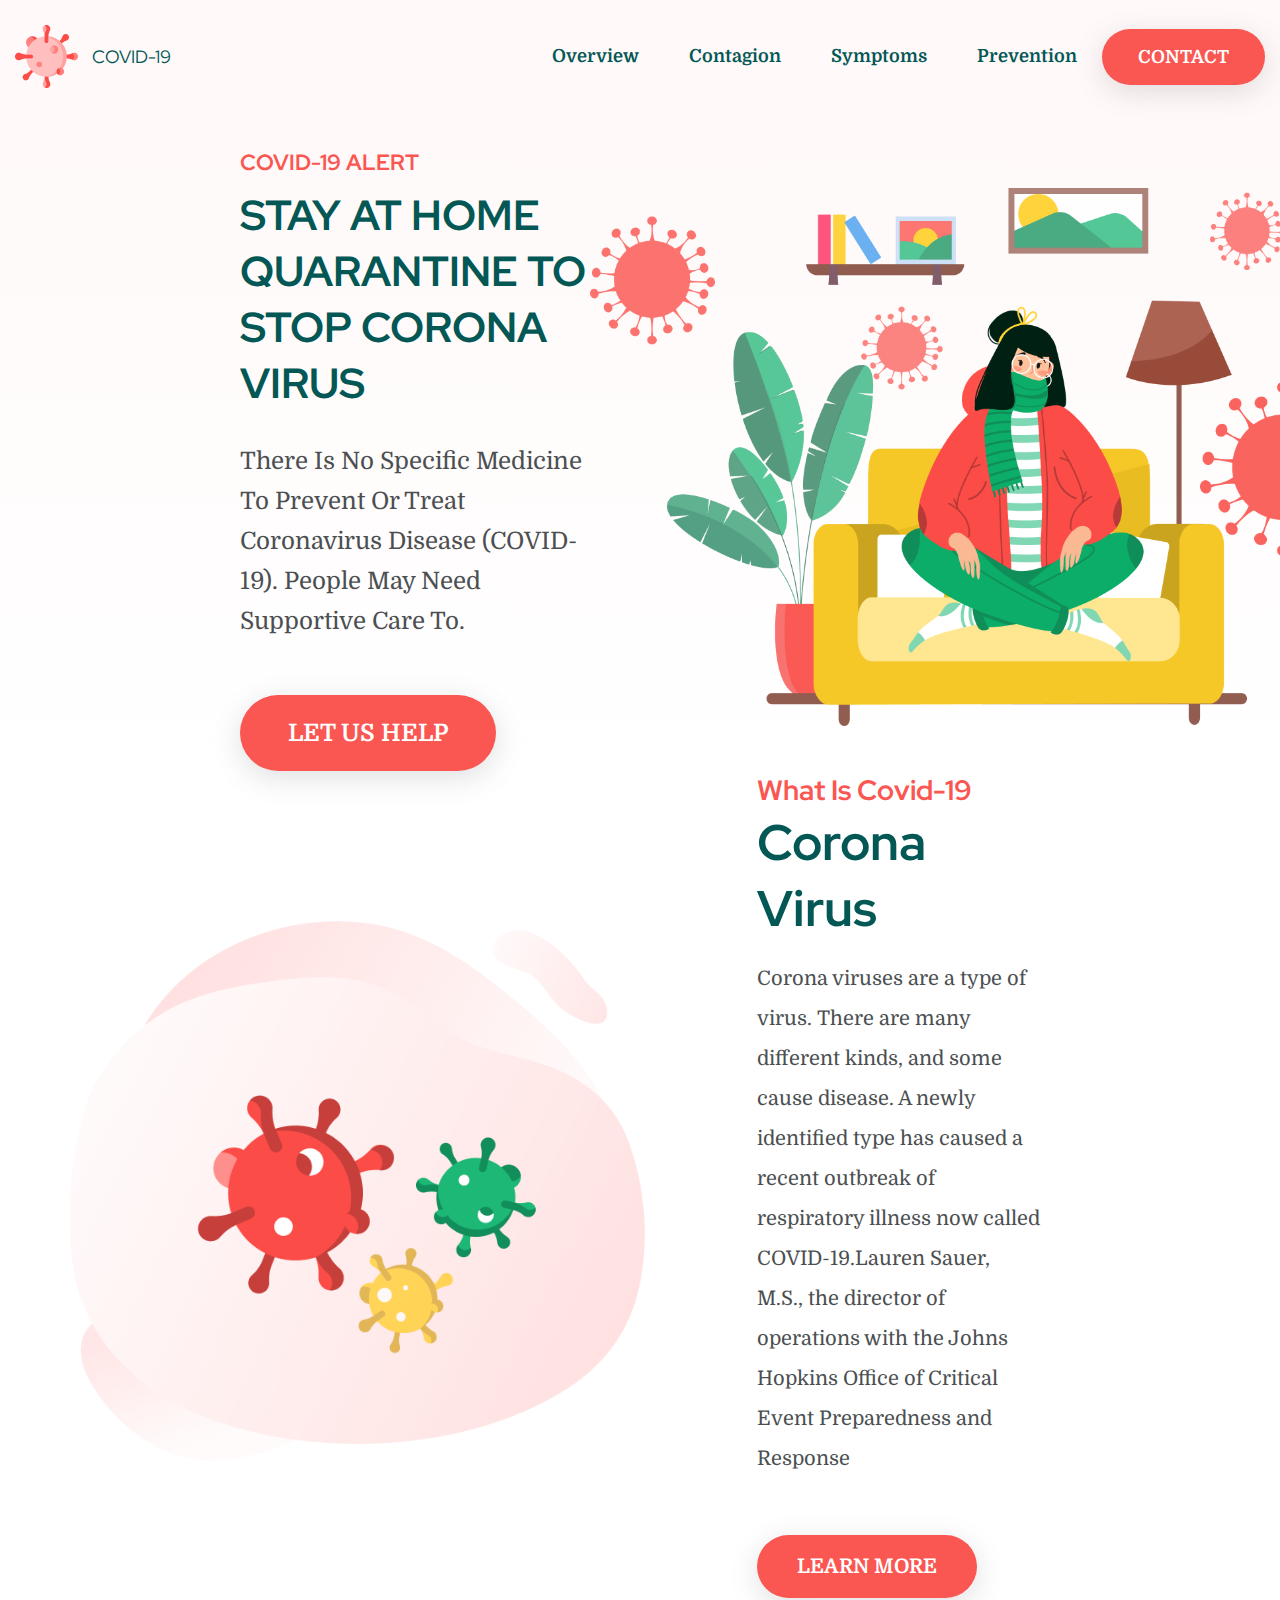
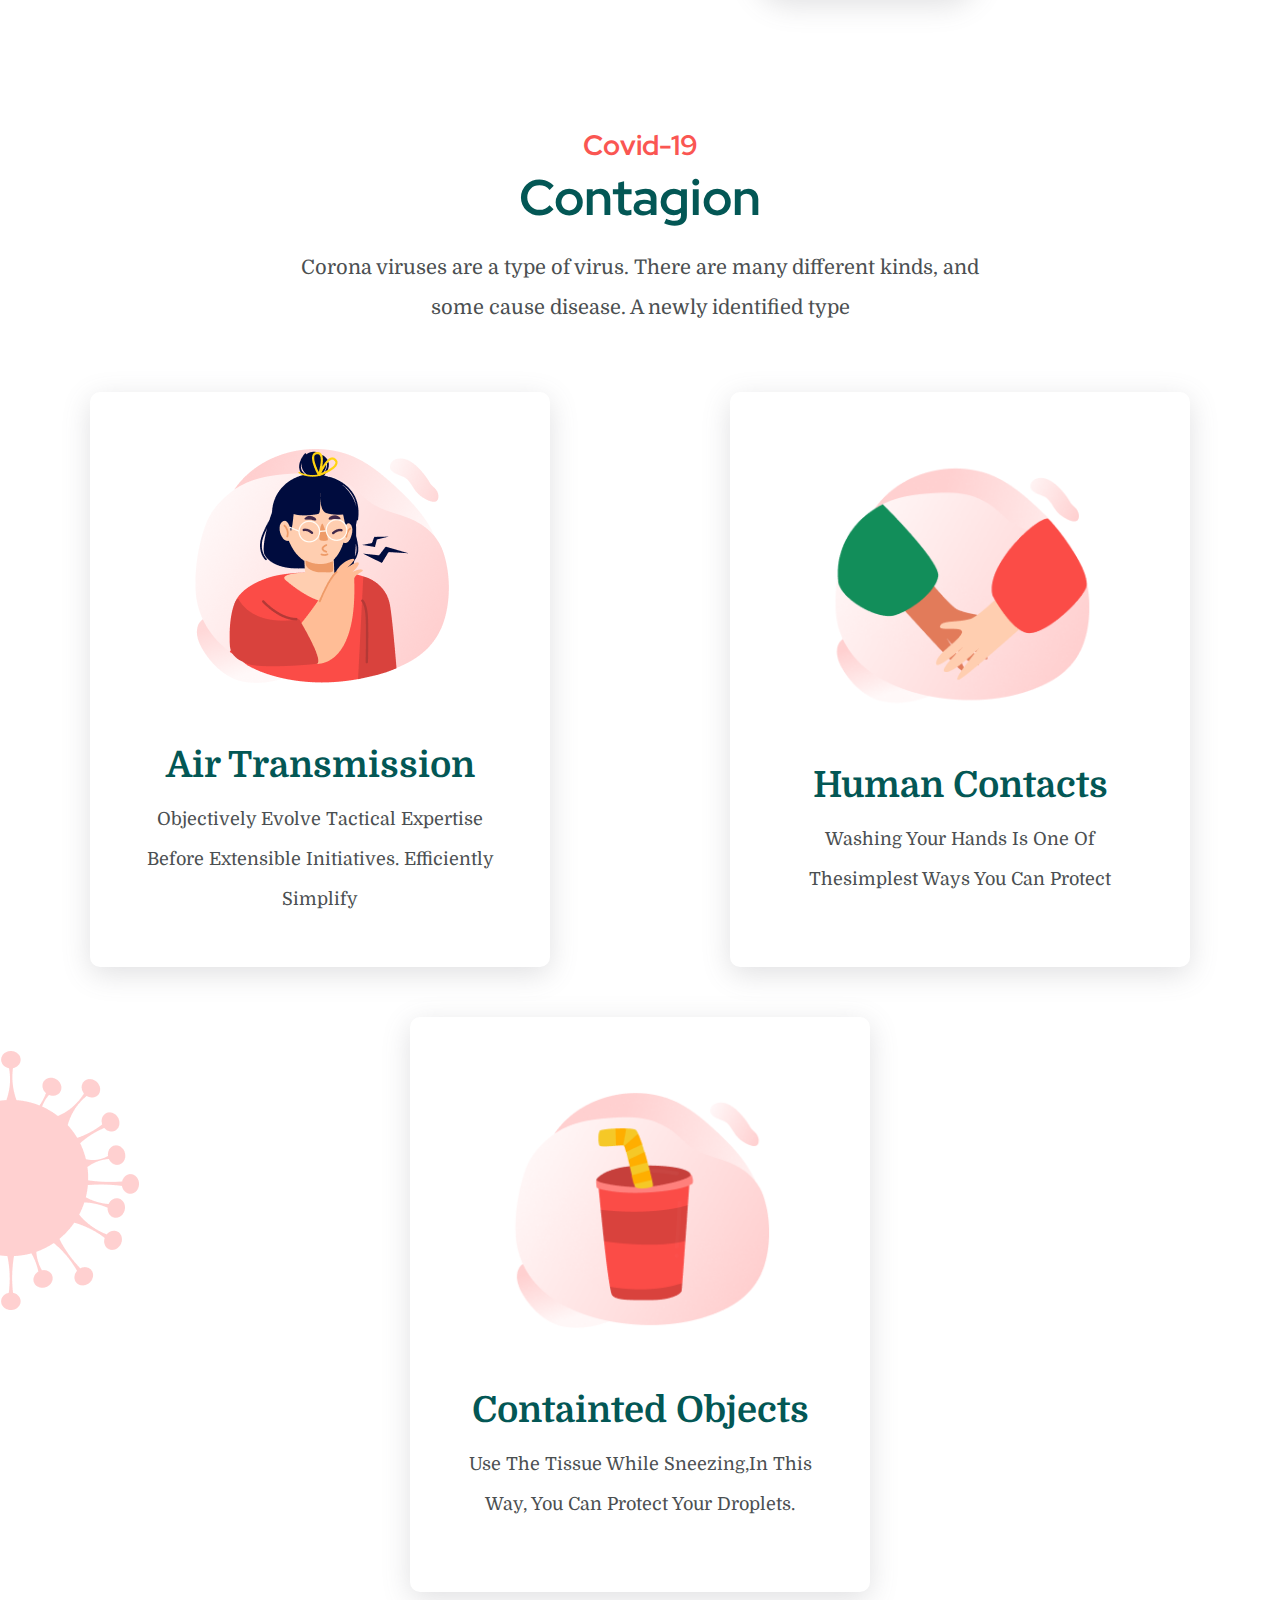
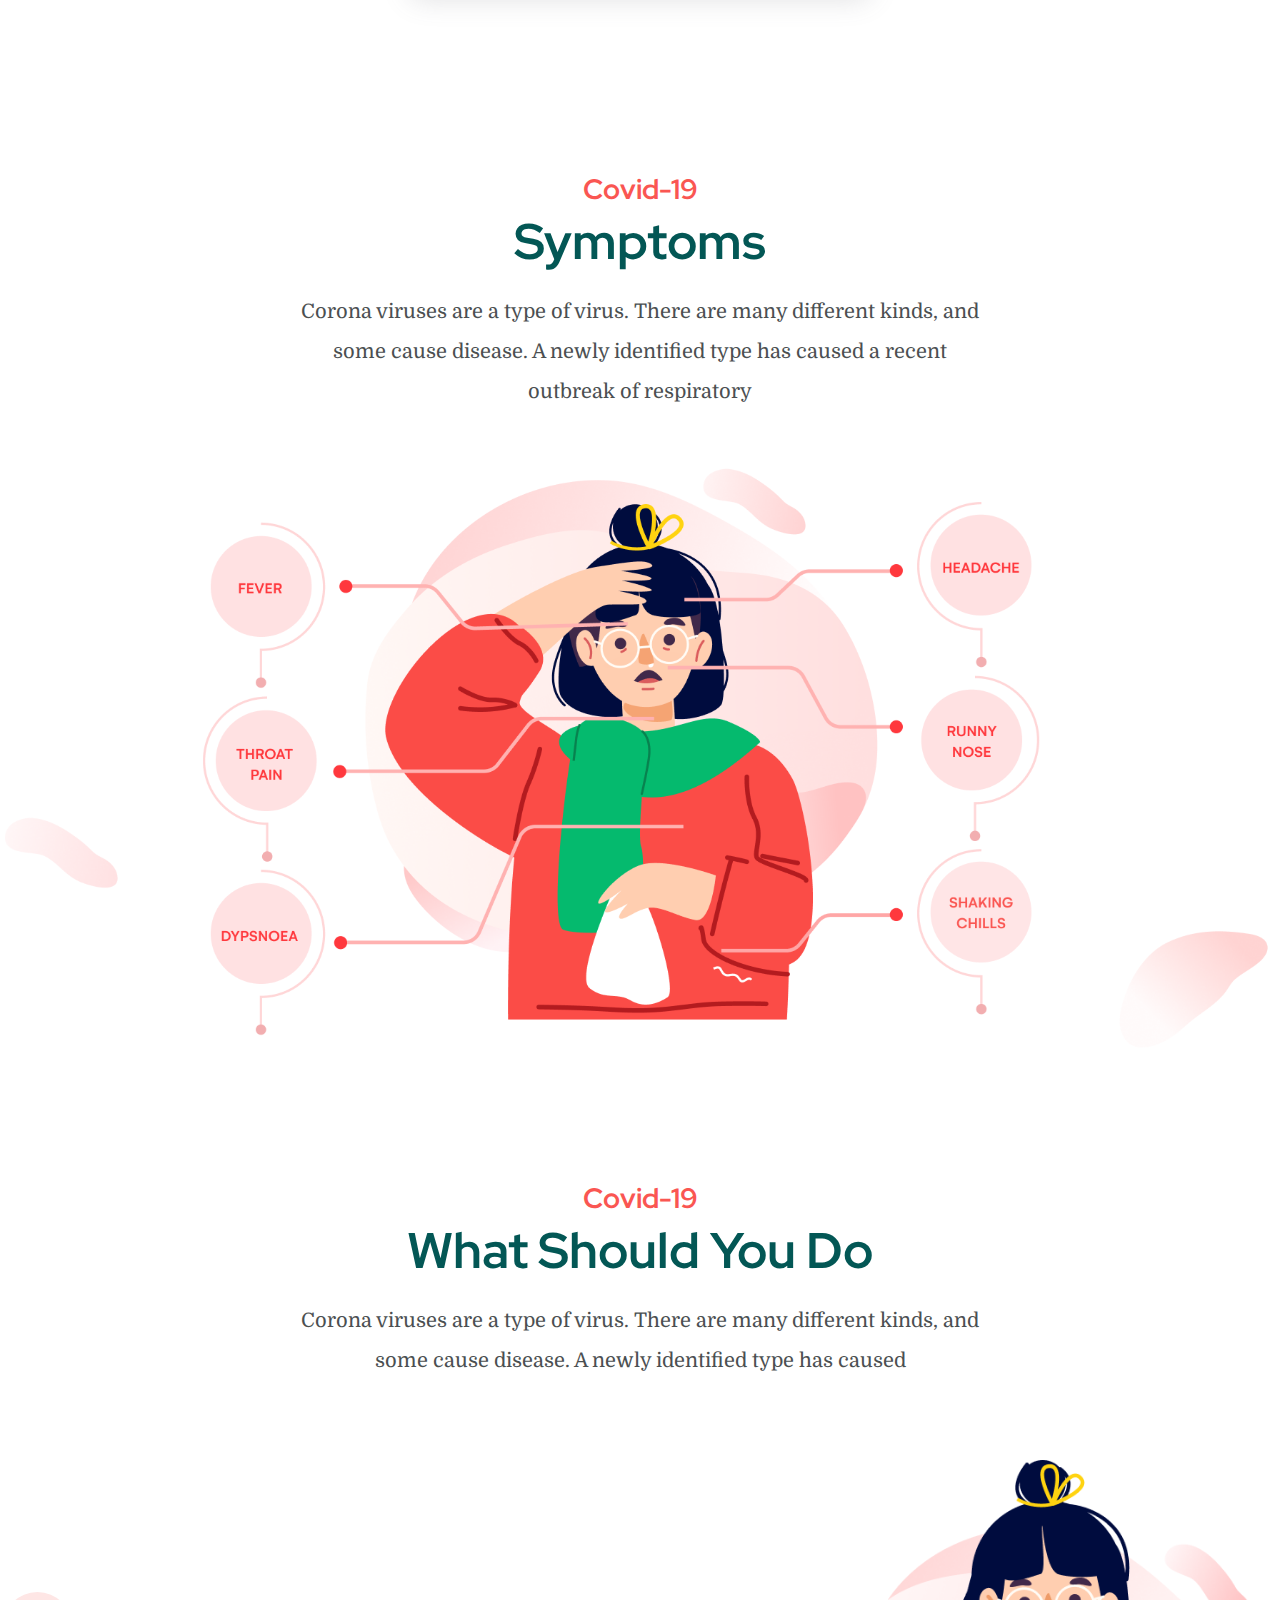
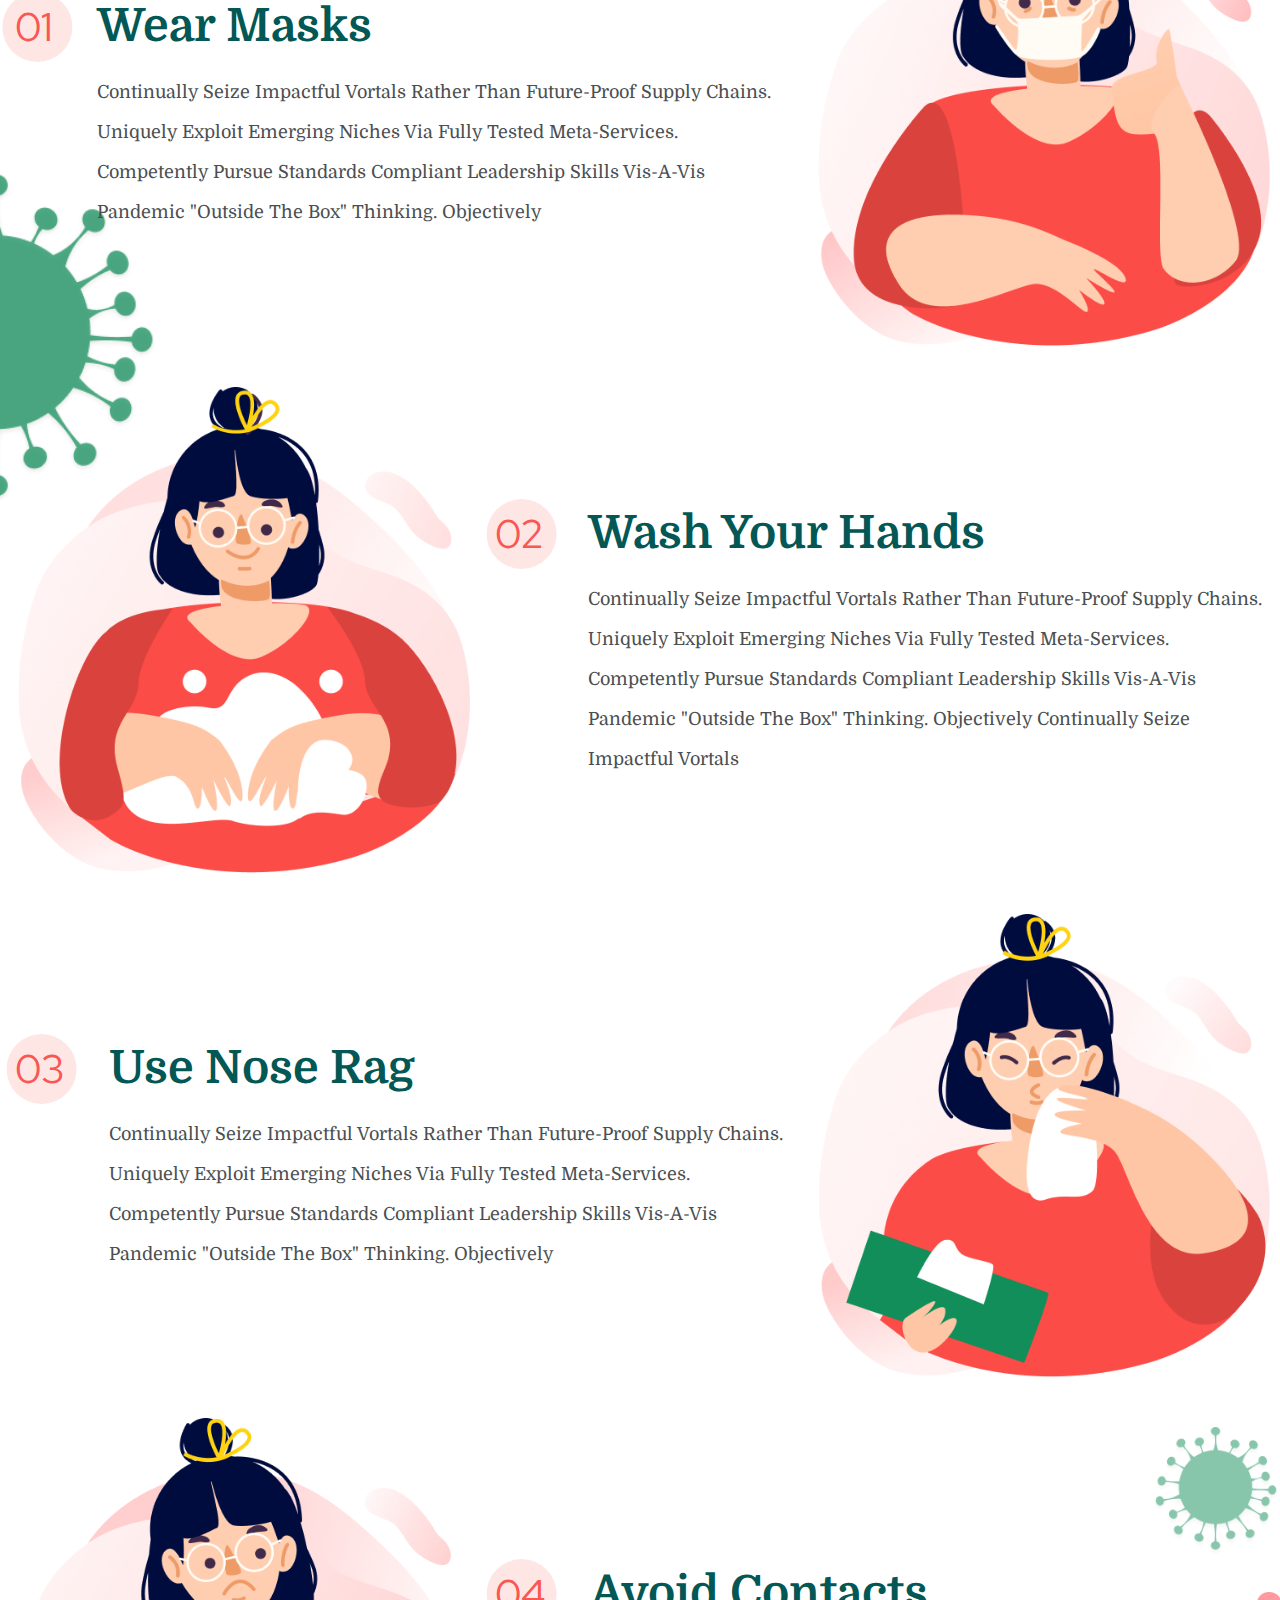
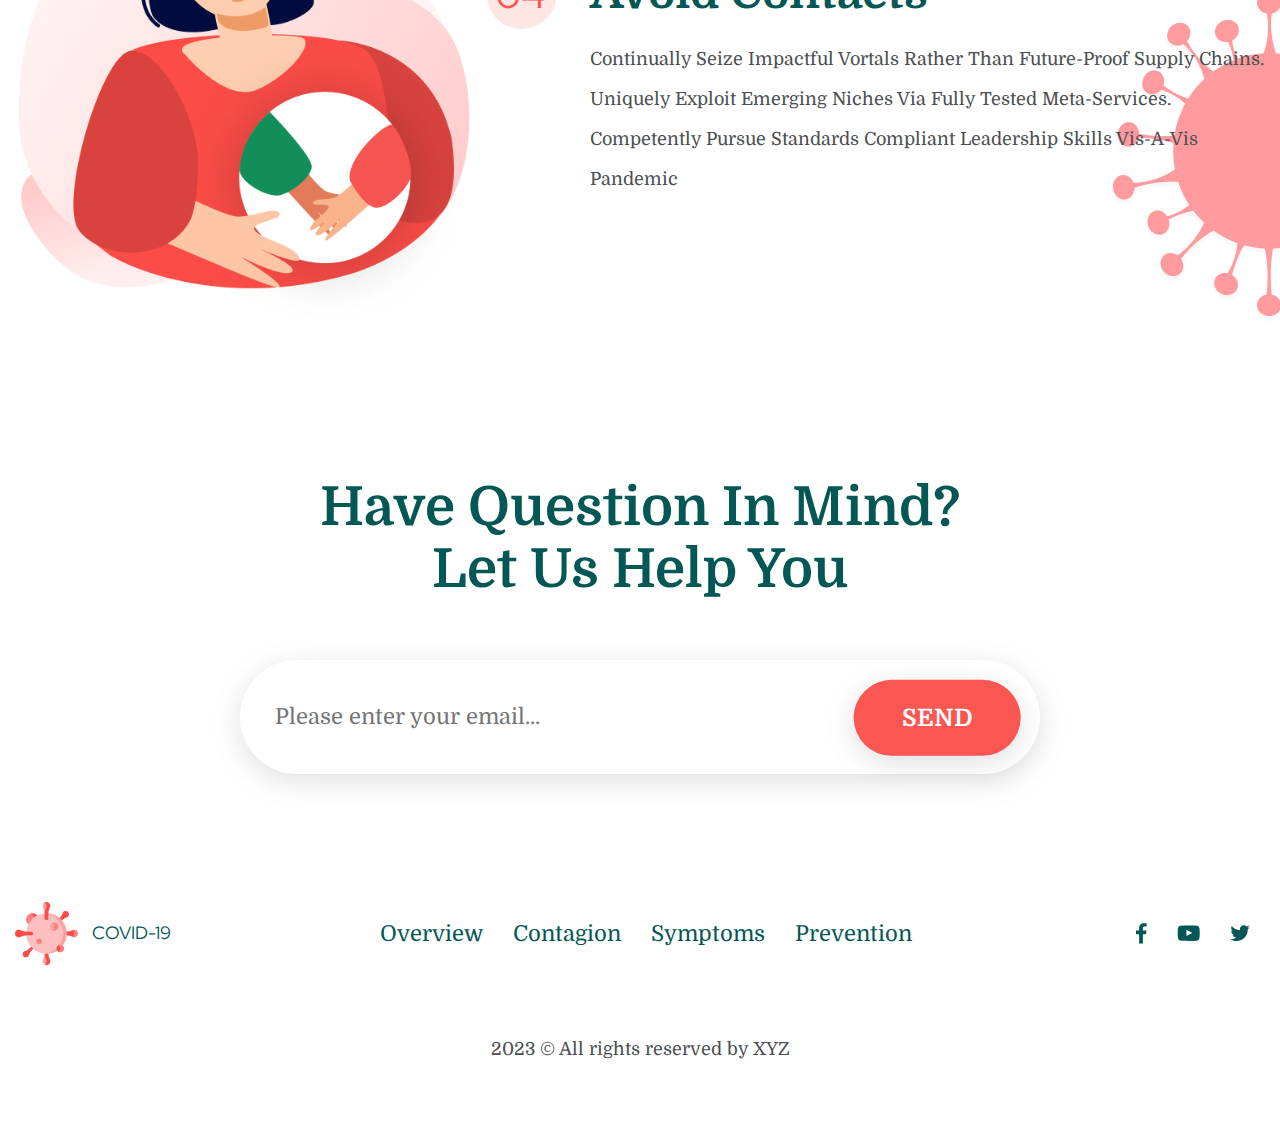
==== commit 91b0cc7b: "change done" ====
--- a/Landing Page/index.html
+++ b/Landing Page/index.html
@@ -352,7 +352,7 @@
             </div>
           </div>
           <div class="footer__bottom">
-            <p>2021 &copy; All rights reserved by XYZ</p>
+            <p>2023 &copy; All rights reserved by XYZ</p>
           </div>
         </div>
       </div>
